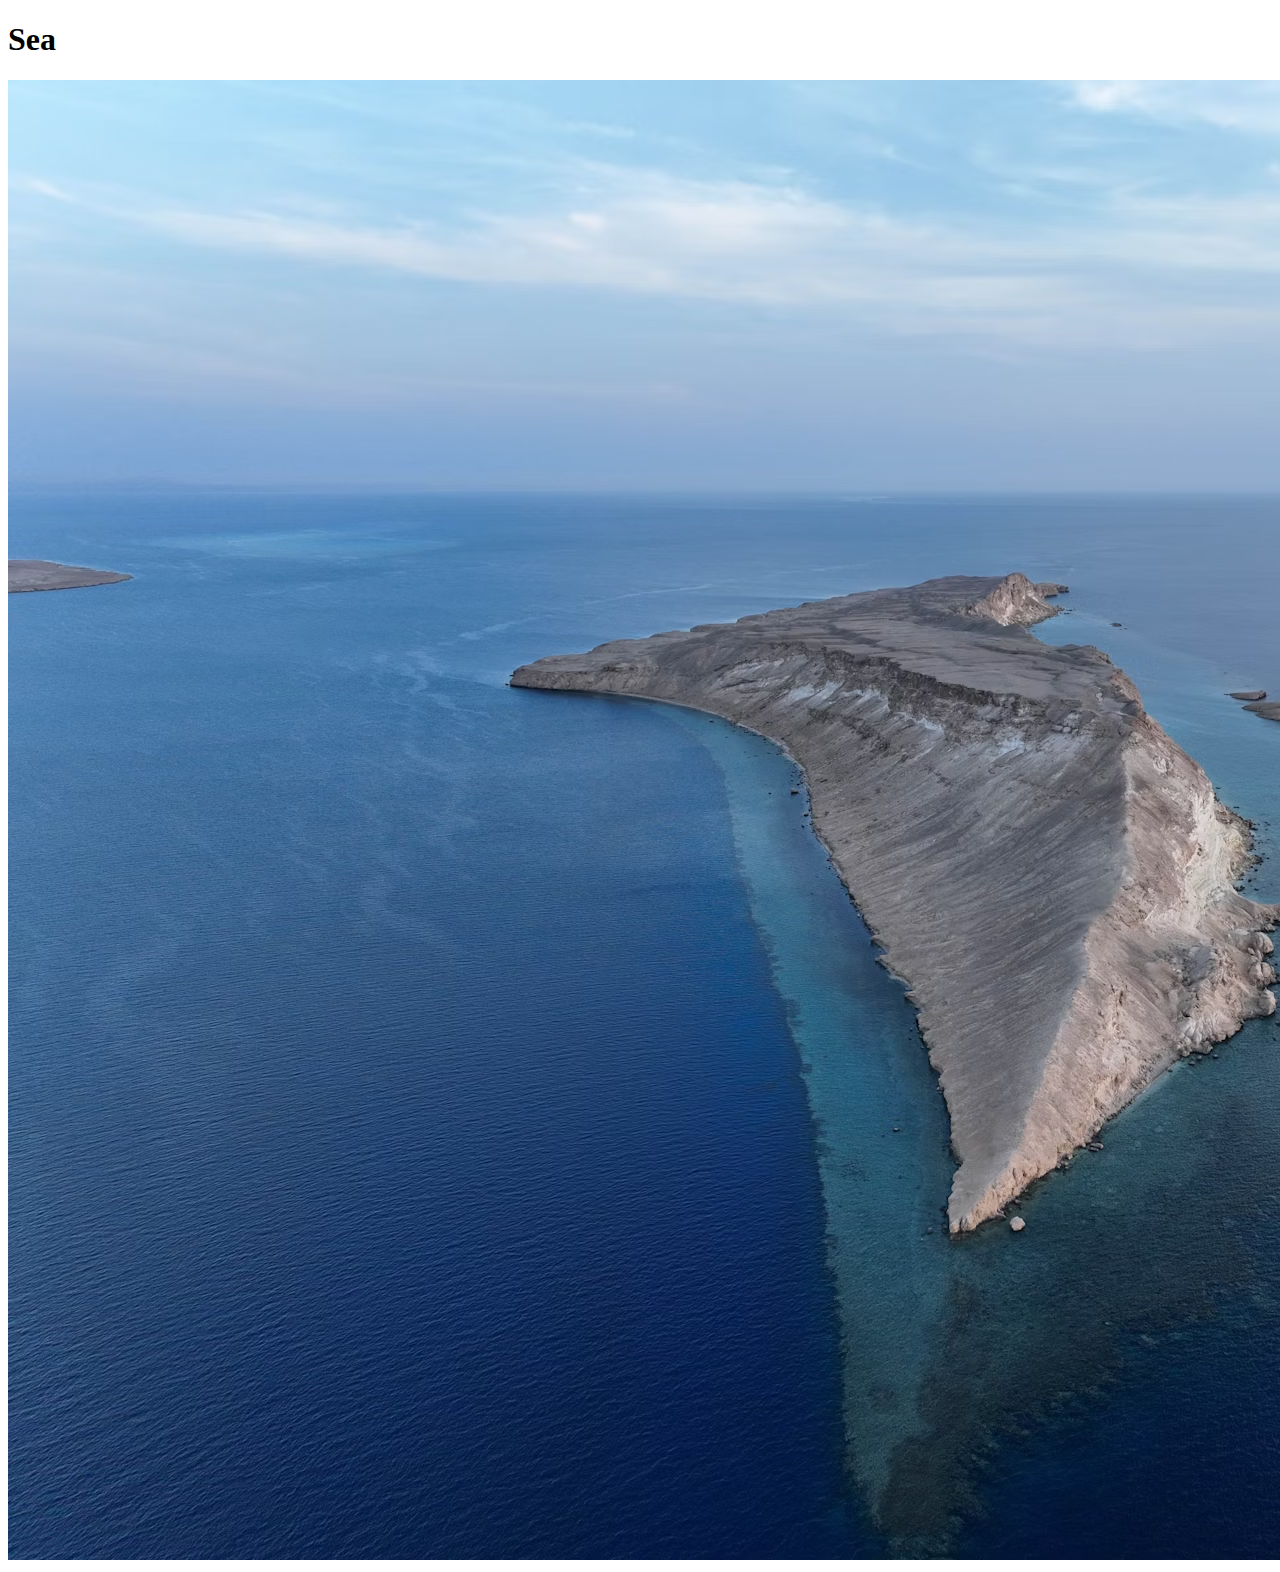
==== index.html @ f3b5d0bf "Update" ====
<!DOCTYPE html>
<html>
<head>
    <meta charset="UFT-8">
    <meta http-equiv="X-UX-Compatible" content="IE-edge">

    <meta name="viewport" content="width-device-width, initial-scale-1.0">
    <meta name="keywords" content="HTML, CSS, Template, Bootstrap">
    <meta name="author" content="John , Dippenaar, 231268">

    <title>Nature</title>

    <link rel="stylesheet" href="css/main.css">

</head>
<body>
    <header>
    </header>

    <section>
        <div class="flexContainer"><div class="flexitem1"><h1>Sea</h1></div>

    </section>

    <section>
        <div class="flexContainer">
            <div class="flexitem2"><img src="assets/images/Sea.png"></div>
    </section>
</body>

</html>
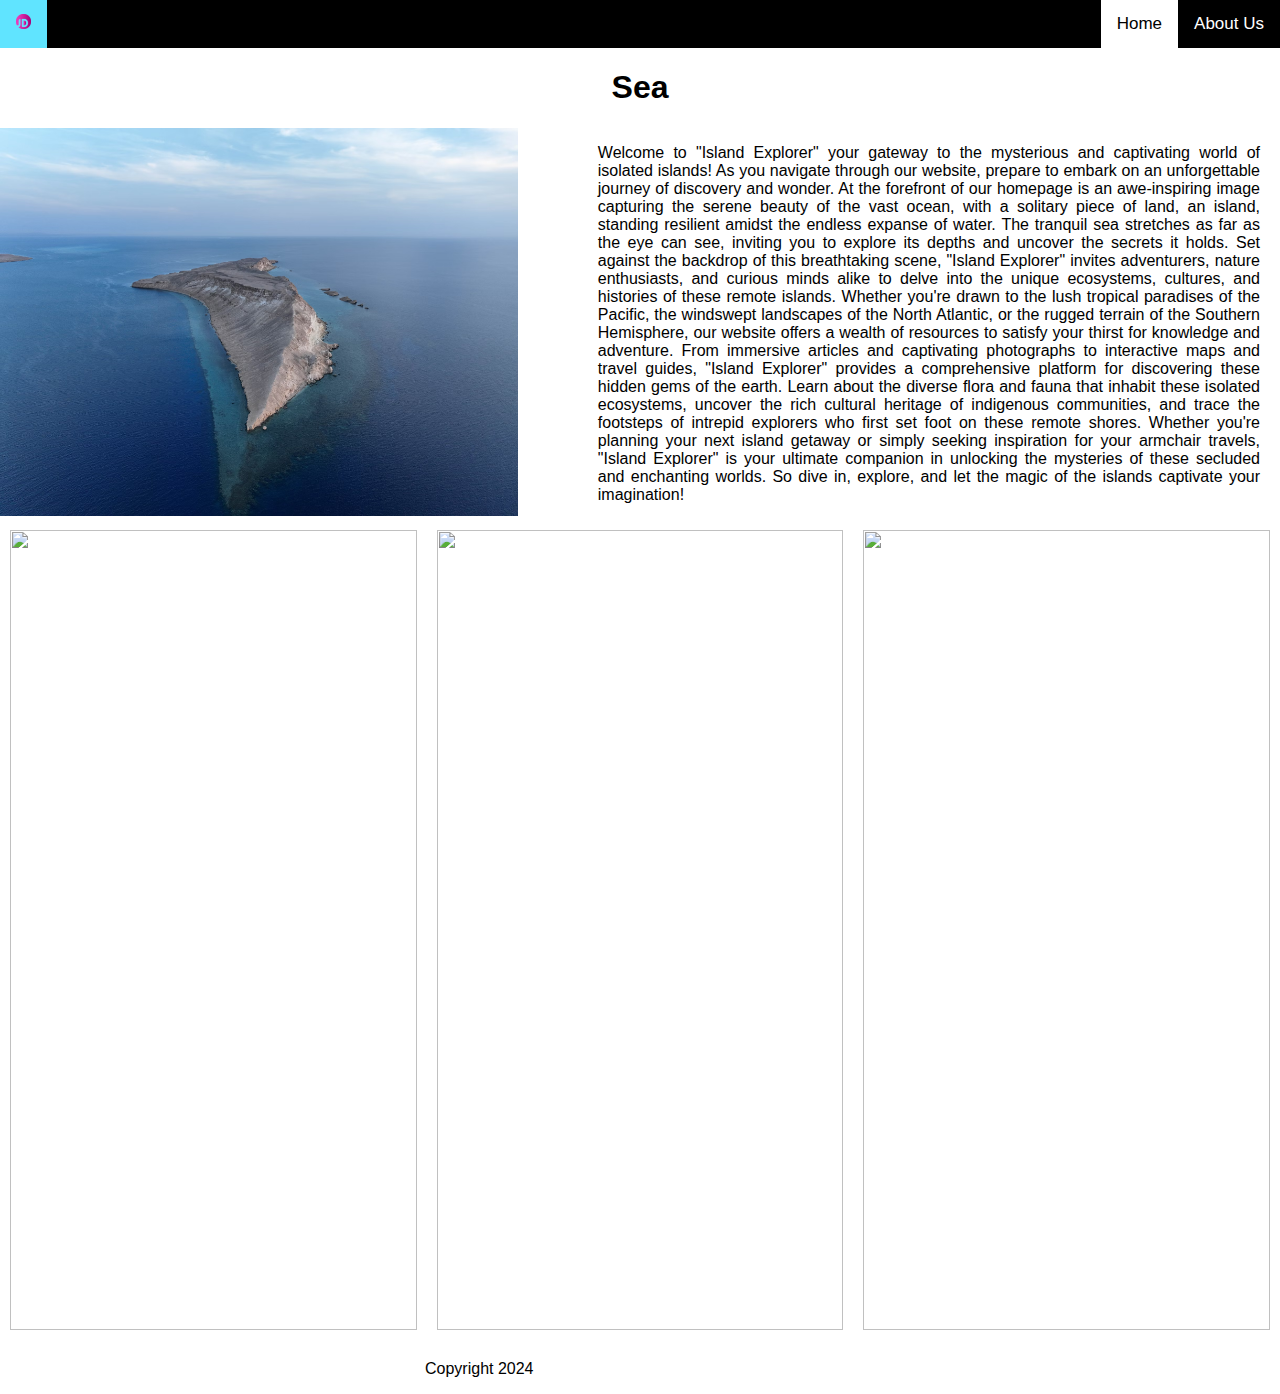
==== commit 4f3f2be6: "Update" ====
--- a/index.html
+++ b/index.html
@@ -13,18 +13,74 @@
     <link rel="stylesheet" href="css/main.css">
 
 </head>
-<body>
+<body> 
+    <nav>
+    <div class="topNav">
+        
+        <a href="index.html"><img src="assets/images/Logo2.png" width="15px"></a>
+
+        <div class="topNavRight">
+            <a class="active" href="index.html">Home</a>
+            <a href="pages/about.html">About Us</a>
+            
+        </div>
+    </div>
+</nav>
     <header>
     </header>
 
     <section>
         <div class="flexContainer"><div class="flexitem1"><h1>Sea</h1></div>
-
+        </div>
     </section>
 
     <section>
         <div class="flexContainer">
-            <div class="flexitem2"><img src="assets/images/Sea.png"></div>
+            <div class="flexitem2"><img src="assets/images/Sea.png" width="300%"></div>
+            <div class="flexitem2"><p>
+                Welcome to "Island Explorer" your gateway to 
+                the mysterious and captivating world of isolated islands! As you 
+                navigate through our website, prepare to embark on an unforgettable 
+                journey of discovery and wonder. At the forefront of our homepage 
+                is an awe-inspiring image capturing the serene beauty of the vast 
+                ocean, with a solitary piece of land, an island, standing resilient 
+                amidst the endless expanse of water. The tranquil sea stretches as 
+                far as the eye can see, inviting you to explore its depths and uncover 
+                the secrets it holds. Set against the backdrop of this breathtaking 
+                scene, "Island Explorer" invites adventurers, nature enthusiasts, and 
+                curious minds alike to delve into the unique ecosystems, cultures, 
+                and histories of these remote islands. Whether you're drawn to the 
+                lush tropical paradises of the Pacific, the windswept landscapes of 
+                the North Atlantic, or the rugged terrain of the Southern Hemisphere, 
+                our website offers a wealth of resources to satisfy your thirst for 
+                knowledge and adventure. From immersive articles and captivating 
+                photographs to interactive maps and travel guides, "Island Explorer" 
+                provides a comprehensive platform for discovering these hidden gems 
+                of the earth. Learn about the diverse flora and fauna that inhabit 
+                these isolated ecosystems, uncover the rich cultural heritage of 
+                indigenous communities, and trace the footsteps of intrepid explorers 
+                who first set foot on these remote shores. Whether you're planning 
+                your next island getaway or simply seeking inspiration for your 
+                armchair travels, "Island Explorer" is your ultimate companion in 
+                unlocking the mysteries of these secluded and enchanting worlds. 
+                So dive in, explore, and let the magic of the islands captivate 
+                your imagination!</p></div>
+        </div>
+    </section>
+
+    <section>
+        <div class="flexContainer">
+        <div class="flexItem3"><img src="assets/images/Whale.png"></div>
+        <div class="flexItem3"><img src="assets/images/Fish.png"></div>
+        <div class="flexItem3"><img src="assets/images/JellyFish.png"></div>
+
+    </div>
+    </section>
+
+    <section>
+    <footer>
+        <p>Copyright 2024</p>
+    </footer>
     </section>
 </body>
 
--- a/css/main.css
+++ b/css/main.css
@@ -0,0 +1,130 @@
+*{
+    box-sizing: border-box;
+}
+
+body{
+    font-family: Arial, Helvetica, sans-serif;
+    margin: 0;
+}
+.topNav{
+    overflow: hidden;
+    background-color: #000000;
+}
+
+.topNav a {
+    float: left;
+    color: white;
+    text-align: center;
+    padding: 14px 16px;
+    text-decoration: none;
+    font-size: 17px;
+}
+
+.topNavRight {
+    float: right;
+}
+
+.topNav a:hover {
+    background-color: #60e4ff;
+    color: black;
+}
+
+.topNav a.active {
+    background-color: #ffffff;
+    color: #000000;
+}
+
+p {
+    font-family: Verdana, Geneva, Tahoma, sans-serif;
+    font-size: 16px;
+    color: #000000;
+    text-align: justify;
+    padding-left: 425px;
+    padding-right: 20px;
+}
+
+.flexContainer{
+    display: flex;
+    flex-direction: row;
+    font-size: 16px;
+    text-align: justify;
+    justify-content: center;
+    align-items: center;
+}
+
+.flexItem2{
+    padding: 20px;
+    flex: 50%;
+}
+
+.flexItem2 img{
+    width: 100%;
+}
+
+.flexItem3{
+    padding: 10px;
+    flex: 30%;
+}
+.flexItem3 img{
+    width: 100%;
+    height: 800px;
+    object-fit: cover;
+    overflow: hidden;
+}
+
+.flexContainer{
+    display: flex;
+    flex-direction: row;
+    font-size: 16px;
+    text-align: justify;
+    justify-content: center;
+    align-items: center;
+}
+
+.flexItem4{
+    padding: 20px;
+    flex: 50%;
+}
+
+.flexItem4 img{
+    width: 100%;
+}
+
+.flexItem5{
+    padding: 10px;
+    flex: 30%;
+}
+.flexItem5 img{
+    width: 100%;
+    height: 800px;
+    object-fit: cover;
+    overflow: hidden;
+}
+
+.flexContainer3{
+    display: flex;
+    flex-direction: row;
+    font-size: 16px;
+    text-align: justify;
+    justify-content: center;
+    align-items: center;
+}
+
+.flexItem6{
+    padding: 10px;
+    flex: 30%; 
+}
+
+.flexItem6 img{
+    width: 20%;
+    height: 800px;
+    object-fit: cover;
+    overflow: hidden;
+}
+
+
+@media (max-width= 8000px) {
+    .flexContainer{
+        flex-direction: column;
+    }
+}